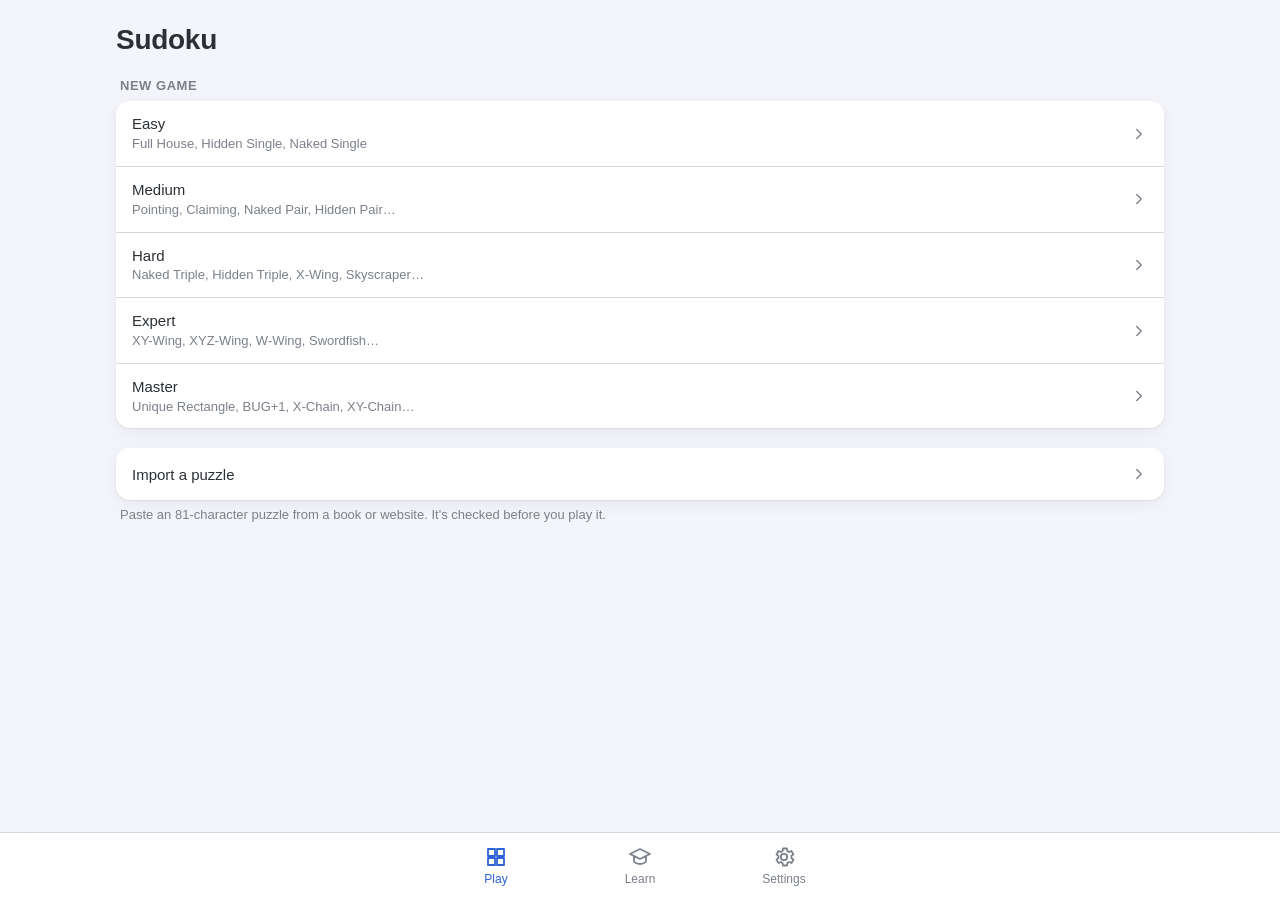
==== index.html @ 70b9e1ba "Add files via upload" ====
<!doctype html>
<html lang="en">
<head>
  <meta charset="utf-8">
  <meta name="viewport" content="width=device-width, initial-scale=1, viewport-fit=cover">
  <!-- Everything is local: no third-party scripts, styles, fonts or network calls. -->
  <meta http-equiv="Content-Security-Policy"
        content="default-src 'self'; script-src 'self'; manifest-src 'self'; style-src 'self'; img-src 'self' data:; connect-src 'self'; worker-src 'self'; object-src 'none'; base-uri 'none'; form-action 'none'">
  <meta name="referrer" content="no-referrer">
  <meta name="color-scheme" content="light dark">
  <meta name="apple-mobile-web-app-capable" content="yes">
  <meta name="mobile-web-app-capable" content="yes">
  <meta name="apple-mobile-web-app-title" content="Sudoku">
  <meta name="apple-mobile-web-app-status-bar-style" content="default">
  <meta name="theme-color" content="#f3f5fa" media="(prefers-color-scheme: light)">
  <meta name="theme-color" content="#0f1013" media="(prefers-color-scheme: dark)">
  <link rel="manifest" href="manifest.webmanifest">
  <link rel="apple-touch-icon" href="icons/icon-180.png">
  <title>Sudoku Trainer</title>
  <link rel="icon" href="icon.svg" type="image/svg+xml">
  <link rel="stylesheet" href="css/style.css">
  <script type="module" src="js/app/main.js"></script>
</head>
<body>
  <div id="app">
    <main id="view" aria-live="polite"></main>
    <nav class="tabbar" aria-label="Sections">
      <a href="#/play" data-tab="play">
        <svg viewBox="0 0 24 24" fill="none" stroke="currentColor" stroke-width="1.8" stroke-linejoin="round" aria-hidden="true"><path d="M4 4h7v7H4zM13 4h7v7h-7zM4 13h7v7H4zM13 13h7v7h-7z"/></svg>Play</a>
      <a href="#/learn" data-tab="learn">
        <svg viewBox="0 0 24 24" fill="none" stroke="currentColor" stroke-width="1.8" stroke-linecap="round" stroke-linejoin="round" aria-hidden="true"><path d="M12 4 2 9l10 5 10-5-10-5zM6 11.5V16c0 1.5 3 3 6 3s6-1.5 6-3v-4.5"/></svg>Learn</a>
      <a href="#/settings" data-tab="settings">
        <svg viewBox="0 0 24 24" fill="none" stroke="currentColor" stroke-width="1.8" stroke-linecap="round" stroke-linejoin="round" aria-hidden="true"><circle cx="12" cy="12" r="3.2"/><path d="M19.4 13a7.5 7.5 0 0 0 0-2l2-1.6-2-3.4-2.4 1a7.5 7.5 0 0 0-1.7-1L15 3.5h-4l-.4 2.5a7.5 7.5 0 0 0-1.7 1l-2.4-1-2 3.4 2 1.6a7.5 7.5 0 0 0 0 2l-2 1.6 2 3.4 2.4-1a7.5 7.5 0 0 0 1.7 1l.4 2.5h4l.4-2.5a7.5 7.5 0 0 0 1.7-1l2.4 1 2-3.4z"/></svg>Settings</a>
    </nav>
  </div>
</body>
</html>
---- css/style.css ----
/* Board visuals adapted from SudoSodoku (MIT, © 2026 Kai T. Chen); see /App/THIRD_PARTY_NOTICES.md */
:root {
  color-scheme: light dark;
  --bg: #f3f5fa;
  --surface: #ffffff;
  --surface-2: #eceff5;
  --text: #2b2f36;
  --text-2: #7b808a;
  --grid-thin: #d3d7df;
  --grid-thick: #858a95;
  --given: #2b2f36;
  --entry: #2f62d6;
  --note: #3d424b;
  --error: #d92626;
  --accent: #2f62d6;
  --accent-soft: rgba(47, 98, 214, 0.12);
  --selected: #c9d9fb;
  --same: #8db0f2;
  --same-text: #1c2740;
  --related: #eef0f4;
  --tool: #3d424b;
  --hint-unit: #fff0b8;
  --hint-unit-strong: #ffe58a;
  --key: #4f8cf7;
  --secondary: #3cb35a;
  --elim: #e23c3c;
  --place: #16a34a;
  --link: #8b3fd9;
  --shadow: 0 1px 2px rgba(0,0,0,.06), 0 4px 16px rgba(0,0,0,.06);
}
@media (prefers-color-scheme: dark) {
  :root:not([data-theme="light"]) {
    --bg: #0f1013; --surface: #1a1b1f; --surface-2: #24262b; --text: #eceef2; --text-2: #8d929c;
    --grid-thin: #33363d; --grid-thick: #7b808a; --given: #e7e9ee; --entry: #86a9ff; --note: #b9bdc6;
    --error: #ff6b6b; --accent: #7aa0ff; --accent-soft: rgba(122,160,255,.16); --selected: #2a3550;
    --same: #3f5fa8; --same-text: #ffffff; --tool: #c9ccd3;
    --related: #22242a; --hint-unit: #3a3214; --hint-unit-strong: #51461a;
    --key: #4d84ef; --secondary: #36a352; --elim: #f05555; --place: #4ccf75; --link: #b98cff;
    --shadow: 0 1px 2px rgba(0,0,0,.4), 0 4px 16px rgba(0,0,0,.3);
  }
}
:root[data-theme="dark"] {
  --bg: #0f1013; --surface: #1a1b1f; --surface-2: #24262b; --text: #eceef2; --text-2: #8d929c;
  --grid-thin: #33363d; --grid-thick: #7b808a; --given: #e7e9ee; --entry: #86a9ff; --note: #b9bdc6;
  --error: #ff6b6b; --accent: #7aa0ff; --accent-soft: rgba(122,160,255,.16); --selected: #2a3550;
  --same: #3f5fa8; --same-text: #ffffff; --tool: #c9ccd3;
  --related: #22242a; --hint-unit: #3a3214; --hint-unit-strong: #51461a;
  --key: #4d84ef; --secondary: #36a352; --elim: #f05555; --place: #4ccf75; --link: #b98cff;
  --shadow: 0 1px 2px rgba(0,0,0,.4), 0 4px 16px rgba(0,0,0,.3);
}

* { box-sizing: border-box; }
html, body { margin: 0; height: 100%; }
body {
  background: var(--bg); color: var(--text);
  font: 15px/1.45 -apple-system, BlinkMacSystemFont, "SF Pro Text", "Helvetica Neue", sans-serif;
  -webkit-font-smoothing: antialiased;
  -webkit-tap-highlight-color: transparent;
}
button { font: inherit; color: inherit; }
a { color: var(--accent); }
h1, h2, h3 { margin: 0; }
.muted { color: var(--text-2); }
.small { font-size: 13px; }

/* ---------- App shell ---------- */
#app { min-height: 100%; display: flex; flex-direction: column; }
main {
  flex: 1; width: 100%; max-width: 1080px; margin: 0 auto;
  padding: max(16px, env(safe-area-inset-top)) max(16px, env(safe-area-inset-right)) 96px max(16px, env(safe-area-inset-left));
}
/* iPhone: no double-tap zoom or long-press text selection on controls */
button, .key, .tool, .cell, .tabbar a { touch-action: manipulation; -webkit-user-select: none; user-select: none; -webkit-touch-callout: none; }
.tabbar {
  position: fixed; left: 0; right: 0; bottom: 0; z-index: 10;
  display: flex; justify-content: center; gap: 4px;
  padding: 6px 8px calc(6px + env(safe-area-inset-bottom));
  background: color-mix(in srgb, var(--surface) 85%, transparent);
  backdrop-filter: blur(16px); -webkit-backdrop-filter: blur(16px);
  border-top: 1px solid var(--grid-thin);
}
.tabbar a {
  flex: 0 1 140px; display: flex; flex-direction: column; align-items: center; gap: 2px;
  padding: 6px 8px; border-radius: 10px; color: var(--text-2); text-decoration: none; font-size: 12px;
}
.tabbar a[aria-current="page"] { color: var(--accent); }
.tabbar svg { width: 24px; height: 24px; }

.page-title { display: flex; align-items: baseline; justify-content: space-between; gap: 12px; margin: 4px 0 16px; }
.page-title h1 { font-size: 28px; letter-spacing: -0.01em; }
.back { display: inline-flex; align-items: center; gap: 4px; color: var(--accent); text-decoration: none; margin-bottom: 8px; background: none; border: 0; padding: 0; cursor: pointer; }

/* ---------- Lists / cards ---------- */
.section { margin: 0 0 20px; }
.section > h2 { font-size: 13px; text-transform: uppercase; letter-spacing: .04em; color: var(--text-2); font-weight: 600; margin: 0 4px 6px; }
.list { background: var(--surface); border-radius: 14px; overflow: hidden; box-shadow: var(--shadow); }
.row {
  display: flex; align-items: center; gap: 12px; width: 100%; padding: 12px 16px; min-height: 52px;
  background: none; border: 0; text-align: left; cursor: pointer; text-decoration: none; color: inherit;
}
.row + .row { border-top: 1px solid var(--grid-thin); }
.row:hover { background: var(--surface-2); }
.row:disabled { opacity: .5; cursor: default; }
.row .grow { flex: 1; min-width: 0; }
.row .title { font-weight: 500; }
.row .sub { font-size: 13px; color: var(--text-2); white-space: nowrap; overflow: hidden; text-overflow: ellipsis; }
.chev { color: var(--text-2); display: inline-flex; }
.chev .icon { width: 18px; height: 18px; }
.footnote { font-size: 13px; color: var(--text-2); margin: 6px 4px 0; }
.card { background: var(--surface); border-radius: 14px; padding: 16px; box-shadow: var(--shadow); }
.dots { display: inline-flex; gap: 3px; }
.dots i { width: 7px; height: 7px; border-radius: 50%; background: var(--grid-thin); }
.dots i.on { background: var(--place); }
.badge { font-size: 12px; color: var(--text-2); }

.btn {
  display: inline-flex; align-items: center; justify-content: center; gap: 6px;
  min-height: 40px; padding: 8px 14px; border-radius: 10px; border: 0; cursor: pointer;
  background: var(--surface-2); color: var(--accent); font-weight: 500; text-decoration: none;
}
.btn:hover { filter: brightness(0.97); }
.btn.primary { background: var(--accent); color: #fff; }
.btn:disabled { opacity: .45; cursor: default; }
.btn.block { width: 100%; }
.btn-row { display: flex; gap: 8px; flex-wrap: wrap; align-items: center; }
.btn-row .spacer { flex: 1; }
.segmented { display: flex; background: var(--surface-2); border-radius: 9px; padding: 2px; }
.segmented button { flex: 1; border: 0; background: none; padding: 6px; border-radius: 7px; cursor: pointer; }
.segmented button[aria-pressed="true"] { background: var(--surface); box-shadow: var(--shadow); font-weight: 600; }

/* ---------- Game layout ---------- */
.game { display: grid; gap: 14px; }
.game-top { display: flex; align-items: center; gap: 12px; min-height: 36px; color: var(--text-2); font-size: 14px; }
.game-top .grow { flex: 1; }
.icon-btn { display: inline-flex; color: var(--tool); padding: 4px; }
.icon-btn .icon, .menu-btn .icon { width: 24px; height: 24px; }
.game-status { display: grid; grid-template-columns: 1fr auto 1fr; align-items: center; margin: 4px 0 8px; font-size: 15px; color: var(--text-2); }
.game-status .level { color: var(--text); font-weight: 500; }
.game-status .timer { justify-self: end; display: inline-flex; align-items: center; gap: 6px; font-variant-numeric: tabular-nums; }
.stat.bad { color: var(--error); }
.pause-btn { display: inline-flex; background: none; border: 0; padding: 0; color: var(--text-2); cursor: pointer; }
.pause-btn .icon { width: 22px; height: 22px; }
.board-holder { position: relative; }
.board-wrap.paused .cell > *, .board-wrap.paused .links, .board-wrap.paused .sel-frame, .board-wrap.paused .pulse { visibility: hidden; }
.board-wrap.paused .cell { background: var(--surface) !important; }
.resume { position: absolute; inset: 0; margin: auto; width: max-content; height: max-content; display: inline-flex; align-items: center; gap: 8px;
  padding: 12px 22px; border: 0; border-radius: 999px; background: var(--accent); color: #fff; font-size: 17px; cursor: pointer; box-shadow: var(--shadow); }
.resume .icon { width: 22px; height: 22px; }
.resume[hidden] { display: none; }
.menu-btn { display: inline-flex; background: none; border: 0; color: var(--tool); cursor: pointer; padding: 4px; }
.side { display: grid; gap: 12px; align-content: start; }
.kbd-help { font-size: 12px; color: var(--text-2); }
.kbd-help kbd { font: 11px ui-monospace, Menlo, monospace; padding: 1px 5px; border-radius: 4px; background: var(--surface-2); border: 1px solid var(--grid-thin); }

@media (min-width: 860px) {
  .game { grid-template-columns: auto minmax(300px, 380px); align-items: start; gap: 24px; }
  .game .board-wrap { width: min(calc(100vh - 140px), 620px); }
}
@media (max-width: 859px) {
  .kbd-help { display: none; }
  .game .board-wrap { width: min(100%, calc(100vh - 330px), 560px); min-width: 280px; margin: 0 auto; }
}

/* ---------- Board ---------- */
.board-wrap { container-type: inline-size; aspect-ratio: 1; width: 100%; }
.board {
  position: relative; width: 100%; height: 100%;
  display: grid; grid-template-columns: repeat(9, 1fr); grid-template-rows: repeat(9, 1fr);
  background: var(--surface); border: 2px solid var(--grid-thick); border-radius: 2px; overflow: hidden;
  user-select: none; -webkit-user-select: none; touch-action: manipulation;
}
.board:focus-visible { outline: 3px solid var(--accent-soft); outline-offset: 3px; }
.cell { position: relative; display: flex; align-items: center; justify-content: center; cursor: pointer; }
.cell.related { background: var(--related); }
.cell.same { background: var(--same); }
.cell.same .v, .cell.same .v.given { color: var(--same-text); }
.cell.hint-unit { background: var(--hint-unit); }
.cell.hint-cell { background: var(--hint-unit-strong); }
.cell.selected { background: var(--selected); }
.cell .v { font-size: calc(100cqw / 9 * 0.66); line-height: 1; font-weight: 300; color: var(--entry); font-family: -apple-system, "SF Pro Display", "Helvetica Neue", sans-serif; }
.cell .v.given { color: var(--given); font-weight: 300; }
.cell .v.wrong { color: var(--error); }
.cell .v.ghost { color: var(--place); opacity: .85; }
.notes {
  position: absolute; inset: 4%; display: grid; grid-template-columns: repeat(3, 1fr); grid-template-rows: repeat(3, 1fr);
}
.notes span {
  display: flex; align-items: center; justify-content: center; border-radius: 22%;
  place-self: center; width: 86%; aspect-ratio: 1; min-height: 0;
  font-size: calc(100cqw / 9 * 0.25); line-height: 1; color: var(--note); font-family: -apple-system, "SF Pro Text", sans-serif;
  font-variant-numeric: tabular-nums;
}
.notes span.focus { background: var(--same); color: var(--same-text); }
.notes span.key, .notes span.sec, .notes span.place { color: #fff; font-weight: 600; }
.notes span.key { background: var(--key); }
.notes span.sec { background: var(--secondary); }
.notes span.place { background: var(--place); }
.notes span.struck { text-decoration: line-through; font-weight: 600; box-shadow: inset 0 0 0 1.5px var(--elim); }
.notes span.struck:not(.key):not(.sec):not(.place) { color: var(--elim); background: color-mix(in srgb, var(--elim) 16%, transparent); }
.notes span.struck.key, .notes span.struck.sec { opacity: .75; }

.gridlines, .links { position: absolute; inset: 0; width: 100%; height: 100%; pointer-events: none; }
.gridlines line.thin { stroke: var(--grid-thin); stroke-width: 1; vector-effect: non-scaling-stroke; }
.gridlines line.thick { stroke: var(--grid-thick); stroke-width: 1.6; vector-effect: non-scaling-stroke; }
.links path { fill: none; stroke: var(--link); stroke-width: 2.4; stroke-linecap: round; vector-effect: non-scaling-stroke; opacity: .92; }
.links path.weak { stroke-dasharray: 5 4; }
.links path.arrowhead { fill: var(--link); stroke: none; }

.sel-frame {
  position: absolute; left: 0; top: 0; width: calc(100% / 9); height: calc(100% / 9); pointer-events: none;
  border: 2px solid var(--accent); border-radius: 1px; transition: transform .16s cubic-bezier(.3,.7,.4,1);
}
.pulse { position: absolute; width: calc(100% / 9); height: calc(100% / 9); background: var(--accent); pointer-events: none; animation: pulse .6s ease-out forwards; }
@keyframes pulse { from { opacity: .28; } to { opacity: 0; } }
.cell.shake { animation: shake .2s linear; }
@keyframes shake { 25% { transform: translateX(-8%); } 50% { transform: translateX(8%); } 75% { transform: translateX(-4%); } }
@media (prefers-reduced-motion: reduce) {
  .sel-frame { transition: none; }
  .pulse, .cell.shake { animation: none; }
}

/* ---------- Controls ---------- */
.tools { display: grid; grid-template-columns: repeat(7, 1fr); gap: 2px; }
.tool {
  display: flex; flex-direction: column; align-items: center; gap: 6px; padding: 10px 2px; min-height: 64px;
  border: 0; border-radius: 12px; background: none; color: var(--tool); cursor: pointer; font-size: 12px;
  line-height: 1.15; text-align: center; white-space: nowrap;
}
@media (max-width: 420px) { .tool { font-size: 11px; } }
.tool-icon { position: relative; display: inline-flex; }
.tool svg { width: 28px; height: 28px; stroke-width: 1.5; }
.tool:hover { background: var(--surface-2); }
.tool.active { color: var(--accent); }
.tool:disabled { opacity: .35; cursor: default; background: none; }
.pill {
  position: absolute; top: -9px; left: 60%; padding: 1px 6px; border-radius: 999px;
  background: #a9aeb8; color: #fff; font-size: 9.5px; font-weight: 700; letter-spacing: .02em; line-height: 1.5;
}
.pill.on { background: var(--accent); }
.keypad { display: grid; grid-template-columns: repeat(9, 1fr); gap: 6px; }
.key {
  display: flex; flex-direction: column; align-items: center; justify-content: center; gap: 4px; min-height: 72px;
  border: 0; border-radius: 12px; background: none; color: var(--entry); cursor: pointer;
  font-family: -apple-system, "SF Pro Display", "Helvetica Neue", sans-serif; transition: background .12s, box-shadow .12s;
}
.key b { font-size: 40px; font-weight: 300; line-height: 1; }
.key small { font-size: 13px; color: var(--text-2); }
.key:hover { background: var(--surface-2); }
.keypad.notes-mode .key b { font-size: 30px; color: color-mix(in srgb, var(--entry) 75%, var(--text-2)); }
.key.done { visibility: hidden; }
.key.locked, .key.locked:hover { background: var(--surface); color: var(--accent); box-shadow: 0 2px 10px rgba(30, 50, 90, .14); }
.key.locked b { font-weight: 400; }
.autocomplete { animation: rise .25s ease-out; }
.autocomplete .icon { width: 18px; height: 18px; }
.lock-hint { margin: 0; font-size: 13px; color: var(--accent); }
.key:active { transform: scale(.96); }
.keypad.disabled { opacity: .45; }
@media (min-width: 860px) {
  .keypad { grid-template-columns: repeat(3, 1fr); gap: 8px; }
  .key { min-height: 84px; }
  .key b { font-size: 46px; }
}
@media (max-width: 859px) {
  .keypad { gap: 0; }
  .key { min-height: 66px; }
  .key b { font-size: 34px; }
}

/* ---------- Hint panel ---------- */
.hint { background: var(--surface); border-radius: 14px; padding: 14px; box-shadow: var(--shadow); display: grid; gap: 8px; animation: rise .2s ease-out; }
@keyframes rise { from { opacity: 0; transform: translateY(6px); } }
.hint-head { display: flex; align-items: center; gap: 8px; }
.hint-head .icon { color: #e0a400; flex: none; }
.hint-head h3 { font-size: 16px; flex: 1; }
.hint-head .close { background: none; border: 0; color: var(--text-2); cursor: pointer; font-size: 18px; line-height: 1; }
.hint p { margin: 0; font-size: 14px; white-space: pre-line; }
.legend { display: flex; flex-wrap: wrap; gap: 10px; font-size: 12px; color: var(--text-2); }
.legend span { display: inline-flex; align-items: center; gap: 4px; }
.legend i { width: 10px; height: 10px; border-radius: 50%; display: inline-block; }

/* ---------- Learn ---------- */
.detail { display: grid; gap: 16px; max-width: 720px; }
.detail .eyebrow { font-size: 12px; font-weight: 700; letter-spacing: .06em; color: var(--text-2); }
.detail p { margin: 0; }
.example-board { width: min(100%, 480px, calc(100vh - 220px)); min-width: 280px; }
.feedback { font-size: 14px; min-height: 20px; }
.feedback.ok { color: var(--place); } .feedback.bad { color: var(--error); } .feedback.part { color: #d98a00; }
.drill { display: grid; gap: 12px; }
@media (min-width: 860px) { .drill { grid-template-columns: auto minmax(300px, 380px); gap: 24px; align-items: start; } .drill .board-wrap { width: min(calc(100vh - 160px), 600px); } }
@media (max-width: 859px) { .drill .board-wrap { width: min(100%, calc(100vh - 340px), 560px); margin: 0 auto; } }

/* ---------- Dialogs / misc ---------- */
dialog { border: 0; border-radius: 16px; padding: 20px; background: var(--surface); color: var(--text); box-shadow: var(--shadow); width: min(92vw, 460px); }
dialog::backdrop { background: rgba(0,0,0,.35); }
dialog h2 { font-size: 20px; margin-bottom: 8px; }
textarea { width: 100%; min-height: 110px; font: 14px ui-monospace, Menlo, monospace; padding: 10px; border-radius: 10px; border: 1px solid var(--grid-thin); background: var(--bg); color: var(--text); resize: vertical; }
.toggle-row { display: flex; align-items: center; justify-content: space-between; gap: 12px; padding: 12px 16px; }
.toggle-row + .toggle-row { border-top: 1px solid var(--grid-thin); }
.toggle-row input { width: 20px; height: 20px; accent-color: var(--accent); }
.spinner { display: inline-block; width: 16px; height: 16px; border: 2px solid var(--grid-thin); border-top-color: var(--accent); border-radius: 50%; animation: spin .8s linear infinite; vertical-align: -3px; }
@keyframes spin { to { transform: rotate(360deg); } }
.toast { position: fixed; left: 50%; bottom: 90px; transform: translateX(-50%); background: var(--text); color: var(--bg); padding: 10px 16px; border-radius: 12px; font-size: 14px; z-index: 20; box-shadow: var(--shadow); }
.solved { text-align: center; display: grid; gap: 10px; }
.solved .big { font-size: 48px; color: var(--place); }
.sr-only { position: absolute; width: 1px; height: 1px; overflow: hidden; clip: rect(0 0 0 0); }

/* ---------- Solution path ---------- */
.path-text { white-space: pre-line; margin: 0; font-size: 14px; }
.path-list { display: flex; flex-wrap: wrap; gap: 6px; max-height: 220px; overflow: auto; padding: 2px; }
.chip { border: 0; border-radius: 999px; padding: 4px 10px; font-size: 12px; background: var(--surface-2); color: var(--text); cursor: pointer; }
.chip.on { background: var(--accent); color: #fff; }
.chip.singles { color: var(--text-2); }
.chip.singles.on { color: #fff; }
.eyebrow { font-size: 12px; font-weight: 700; letter-spacing: .06em; color: var(--text-2); }
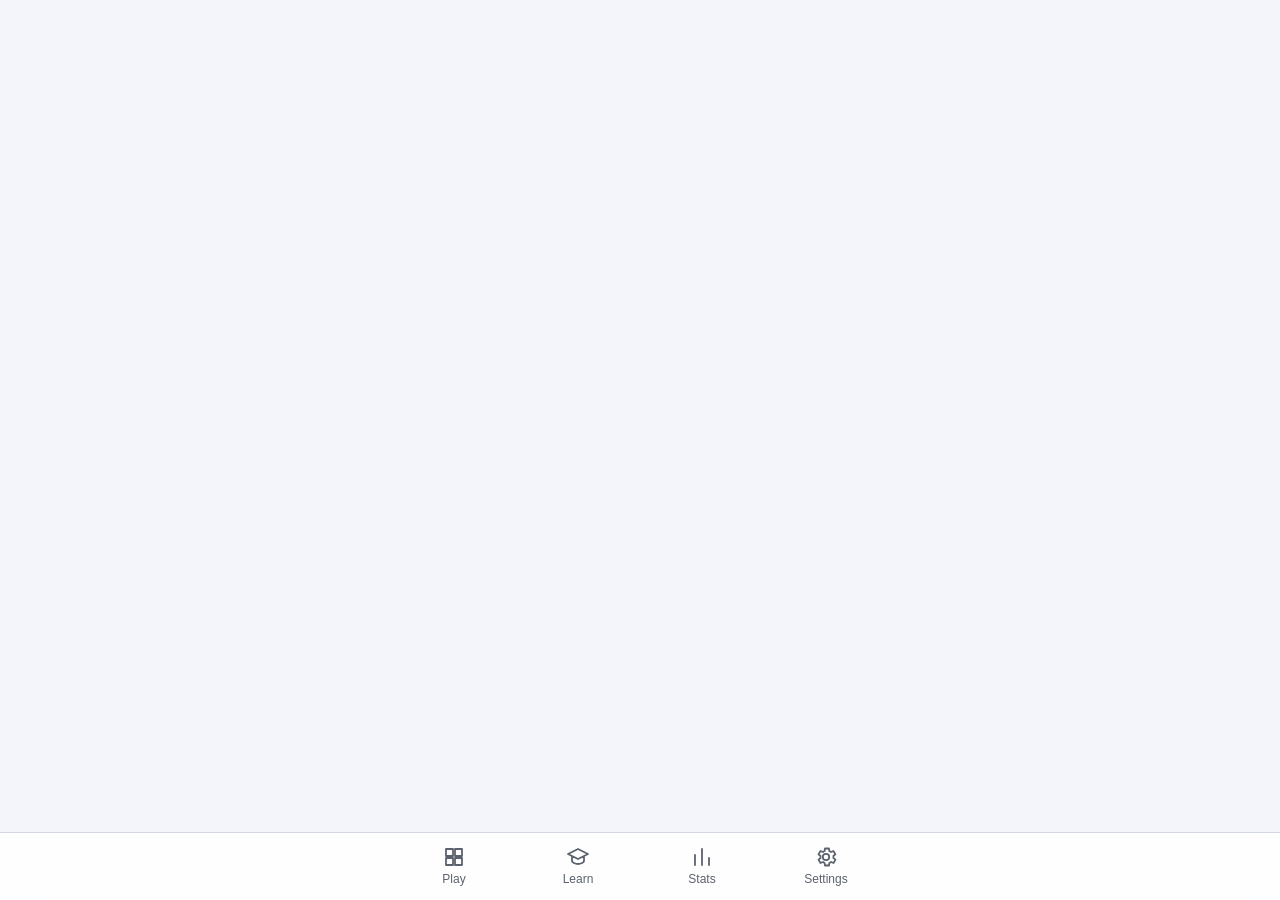
==== commit 30c993c6: "UI refresh: daily puzzle, stats, colors, corner marks, review, share links, themes" ====
--- a/index.html
+++ b/index.html
@@ -29,6 +29,8 @@
         <svg viewBox="0 0 24 24" fill="none" stroke="currentColor" stroke-width="1.8" stroke-linejoin="round" aria-hidden="true"><path d="M4 4h7v7H4zM13 4h7v7h-7zM4 13h7v7H4zM13 13h7v7h-7z"/></svg>Play</a>
       <a href="#/learn" data-tab="learn">
         <svg viewBox="0 0 24 24" fill="none" stroke="currentColor" stroke-width="1.8" stroke-linecap="round" stroke-linejoin="round" aria-hidden="true"><path d="M12 4 2 9l10 5 10-5-10-5zM6 11.5V16c0 1.5 3 3 6 3s6-1.5 6-3v-4.5"/></svg>Learn</a>
+      <a href="#/stats" data-tab="stats">
+        <svg viewBox="0 0 24 24" fill="none" stroke="currentColor" stroke-width="1.8" stroke-linecap="round" stroke-linejoin="round" aria-hidden="true"><path d="M5 20V10M12 20V4M19 20v-7"/></svg>Stats</a>
       <a href="#/settings" data-tab="settings">
         <svg viewBox="0 0 24 24" fill="none" stroke="currentColor" stroke-width="1.8" stroke-linecap="round" stroke-linejoin="round" aria-hidden="true"><circle cx="12" cy="12" r="3.2"/><path d="M19.4 13a7.5 7.5 0 0 0 0-2l2-1.6-2-3.4-2.4 1a7.5 7.5 0 0 0-1.7-1L15 3.5h-4l-.4 2.5a7.5 7.5 0 0 0-1.7 1l-2.4-1-2 3.4 2 1.6a7.5 7.5 0 0 0 0 2l-2 1.6 2 3.4 2.4-1a7.5 7.5 0 0 0 1.7 1l.4 2.5h4l.4-2.5a7.5 7.5 0 0 0 1.7-1l2.4 1 2-3.4z"/></svg>Settings</a>
     </nav>
--- a/css/style.css
+++ b/css/style.css
@@ -5,7 +5,7 @@
   --surface: #ffffff;
   --surface-2: #eceff5;
   --text: #2b2f36;
-  --text-2: #7b808a;
+  --text-2: #5c626d;
   --grid-thin: #d3d7df;
   --grid-thick: #858a95;
   --given: #2b2f36;
@@ -30,7 +30,7 @@
 }
 @media (prefers-color-scheme: dark) {
   :root:not([data-theme="light"]) {
-    --bg: #0f1013; --surface: #1a1b1f; --surface-2: #24262b; --text: #eceef2; --text-2: #8d929c;
+    --bg: #0f1013; --surface: #1a1b1f; --surface-2: #24262b; --text: #eceef2; --text-2: #9aa0aa;
     --grid-thin: #33363d; --grid-thick: #7b808a; --given: #e7e9ee; --entry: #86a9ff; --note: #b9bdc6;
     --error: #ff6b6b; --accent: #7aa0ff; --accent-soft: rgba(122,160,255,.16); --selected: #2a3550;
     --same: #3f5fa8; --same-text: #ffffff; --tool: #c9ccd3;
@@ -40,7 +40,7 @@
   }
 }
 :root[data-theme="dark"] {
-  --bg: #0f1013; --surface: #1a1b1f; --surface-2: #24262b; --text: #eceef2; --text-2: #8d929c;
+  --bg: #0f1013; --surface: #1a1b1f; --surface-2: #24262b; --text: #eceef2; --text-2: #9aa0aa;
   --grid-thin: #33363d; --grid-thick: #7b808a; --given: #e7e9ee; --entry: #86a9ff; --note: #b9bdc6;
   --error: #ff6b6b; --accent: #7aa0ff; --accent-soft: rgba(122,160,255,.16); --selected: #2a3550;
   --same: #3f5fa8; --same-text: #ffffff; --tool: #c9ccd3;
@@ -80,7 +80,7 @@
   border-top: 1px solid var(--grid-thin);
 }
 .tabbar a {
-  flex: 0 1 140px; display: flex; flex-direction: column; align-items: center; gap: 2px;
+  flex: 0 1 120px; display: flex; flex-direction: column; align-items: center; gap: 2px;
   padding: 6px 8px; border-radius: 10px; color: var(--text-2); text-decoration: none; font-size: 12px;
 }
 .tabbar a[aria-current="page"] { color: var(--accent); }
@@ -108,7 +108,8 @@
 .chev .icon { width: 18px; height: 18px; }
 .footnote { font-size: 13px; color: var(--text-2); margin: 6px 4px 0; }
 .card { background: var(--surface); border-radius: 14px; padding: 16px; box-shadow: var(--shadow); }
-.dots { display: inline-flex; gap: 3px; }
+.dots { display: inline-flex; gap: 3px; align-items: center; }
+.dots-n { margin-left: 5px; font-size: 12px; color: var(--text-2); font-variant-numeric: tabular-nums; }
 .dots i { width: 7px; height: 7px; border-radius: 50%; background: var(--grid-thin); }
 .dots i.on { background: var(--place); }
 .badge { font-size: 12px; color: var(--text-2); }
@@ -119,7 +120,7 @@
   background: var(--surface-2); color: var(--accent); font-weight: 500; text-decoration: none;
 }
 .btn:hover { filter: brightness(0.97); }
-.btn.primary { background: var(--accent); color: #fff; }
+.btn.primary { background: var(--accent); color: var(--on-accent); }
 .btn:disabled { opacity: .45; cursor: default; }
 .btn.block { width: 100%; }
 .btn-row { display: flex; gap: 8px; flex-wrap: wrap; align-items: center; }
@@ -132,22 +133,22 @@
 .game { display: grid; gap: 14px; }
 .game-top { display: flex; align-items: center; gap: 12px; min-height: 36px; color: var(--text-2); font-size: 14px; }
 .game-top .grow { flex: 1; }
-.icon-btn { display: inline-flex; color: var(--tool); padding: 4px; }
+.icon-btn { display: inline-flex; align-items: center; justify-content: center; min-width: 44px; min-height: 44px; color: var(--tool); margin: -6px; }
 .icon-btn .icon, .menu-btn .icon { width: 24px; height: 24px; }
-.game-status { display: grid; grid-template-columns: 1fr auto 1fr; align-items: center; margin: 4px 0 8px; font-size: 15px; color: var(--text-2); }
-.game-status .level { color: var(--text); font-weight: 500; }
+.game-status { display: grid; grid-template-columns: auto minmax(0, 1fr) auto; gap: 10px; align-items: center; margin: 4px 0 8px; font-size: 15px; color: var(--text-2); }
+.game-status .level { color: var(--text); font-weight: 500; text-align: center; white-space: nowrap; overflow: hidden; text-overflow: ellipsis; }
 .game-status .timer { justify-self: end; display: inline-flex; align-items: center; gap: 6px; font-variant-numeric: tabular-nums; }
 .stat.bad { color: var(--error); }
-.pause-btn { display: inline-flex; background: none; border: 0; padding: 0; color: var(--text-2); cursor: pointer; }
+.pause-btn { display: inline-flex; align-items: center; justify-content: center; min-width: 44px; min-height: 44px; margin: -10px -10px -10px -6px; background: none; border: 0; padding: 0; color: var(--text-2); cursor: pointer; }
 .pause-btn .icon { width: 22px; height: 22px; }
 .board-holder { position: relative; }
 .board-wrap.paused .cell > *, .board-wrap.paused .links, .board-wrap.paused .sel-frame, .board-wrap.paused .pulse { visibility: hidden; }
 .board-wrap.paused .cell { background: var(--surface) !important; }
-.resume { position: absolute; inset: 0; margin: auto; width: max-content; height: max-content; display: inline-flex; align-items: center; gap: 8px;
-  padding: 12px 22px; border: 0; border-radius: 999px; background: var(--accent); color: #fff; font-size: 17px; cursor: pointer; box-shadow: var(--shadow); }
+.resume { color: var(--on-accent) !important; position: absolute; inset: 0; margin: auto; width: max-content; height: max-content; display: inline-flex; align-items: center; gap: 8px;
+  padding: 12px 22px; border: 0; border-radius: 999px; background: var(--accent); font-size: 17px; cursor: pointer; box-shadow: var(--shadow); }
 .resume .icon { width: 22px; height: 22px; }
 .resume[hidden] { display: none; }
-.menu-btn { display: inline-flex; background: none; border: 0; color: var(--tool); cursor: pointer; padding: 4px; }
+.menu-btn { display: inline-flex; align-items: center; justify-content: center; min-width: 44px; min-height: 44px; margin: -6px; background: none; border: 0; color: var(--tool); cursor: pointer; padding: 4px; }
 .side { display: grid; gap: 12px; align-content: start; }
 .kbd-help { font-size: 12px; color: var(--text-2); }
 .kbd-help kbd { font: 11px ui-monospace, Menlo, monospace; padding: 1px 5px; border-radius: 4px; background: var(--surface-2); border: 1px solid var(--grid-thin); }
@@ -210,27 +211,29 @@
   position: absolute; left: 0; top: 0; width: calc(100% / 9); height: calc(100% / 9); pointer-events: none;
   border: 2px solid var(--accent); border-radius: 1px; transition: transform .16s cubic-bezier(.3,.7,.4,1);
 }
-.pulse { position: absolute; width: calc(100% / 9); height: calc(100% / 9); background: var(--accent); pointer-events: none; animation: pulse .6s ease-out forwards; }
-@keyframes pulse { from { opacity: .28; } to { opacity: 0; } }
+.pulse { position: absolute; width: calc(100% / 9); height: calc(100% / 9); background: var(--accent); pointer-events: none; opacity: 0; animation: pulse .6s ease-out forwards; }
+@keyframes pulse { 0% { opacity: 0; } 15% { opacity: .3; } 100% { opacity: 0; } }
+.cell .v.pop { animation: pop .22s cubic-bezier(.3, 1.5, .5, 1); }
+@keyframes pop { from { transform: scale(.55); opacity: .3; } }
 .cell.shake { animation: shake .2s linear; }
 @keyframes shake { 25% { transform: translateX(-8%); } 50% { transform: translateX(8%); } 75% { transform: translateX(-4%); } }
 @media (prefers-reduced-motion: reduce) {
   .sel-frame { transition: none; }
-  .pulse, .cell.shake { animation: none; }
+  .pulse, .cell.shake, .cell .v.pop { animation: none; }
 }
 
 /* ---------- Controls ---------- */
-.tools { display: grid; grid-template-columns: repeat(7, 1fr); gap: 2px; }
+.tools { display: grid; grid-template-columns: repeat(8, 1fr); gap: 2px; }
 .tool {
   display: flex; flex-direction: column; align-items: center; gap: 6px; padding: 10px 2px; min-height: 64px;
   border: 0; border-radius: 12px; background: none; color: var(--tool); cursor: pointer; font-size: 12px;
-  line-height: 1.15; text-align: center; white-space: nowrap;
+  line-height: 1.15; text-align: center;
 }
 @media (max-width: 420px) { .tool { font-size: 11px; } }
 .tool-icon { position: relative; display: inline-flex; }
 .tool svg { width: 28px; height: 28px; stroke-width: 1.5; }
 .tool:hover { background: var(--surface-2); }
-.tool.active { color: var(--accent); }
+.tool.active { color: var(--accent); background: var(--accent-soft); box-shadow: inset 0 0 0 1.5px var(--accent); font-weight: 600; }
 .tool:disabled { opacity: .35; cursor: default; background: none; }
 .pill {
   position: absolute; top: -9px; left: 60%; padding: 1px 6px; border-radius: 999px;
@@ -243,7 +246,7 @@
   border: 0; border-radius: 12px; background: none; color: var(--entry); cursor: pointer;
   font-family: -apple-system, "SF Pro Display", "Helvetica Neue", sans-serif; transition: background .12s, box-shadow .12s;
 }
-.key b { font-size: 40px; font-weight: 300; line-height: 1; }
+.key b { font-size: 40px; font-weight: 400; line-height: 1; }
 .key small { font-size: 13px; color: var(--text-2); }
 .key:hover { background: var(--surface-2); }
 .keypad.notes-mode .key b { font-size: 30px; color: color-mix(in srgb, var(--entry) 75%, var(--text-2)); }
@@ -254,7 +257,7 @@
 .autocomplete .icon { width: 18px; height: 18px; }
 .lock-hint { margin: 0; font-size: 13px; color: var(--accent); }
 .key:active { transform: scale(.96); }
-.keypad.disabled { opacity: .45; }
+.keypad.disabled { opacity: .62; }
 @media (min-width: 860px) {
   .keypad { grid-template-columns: repeat(3, 1fr); gap: 8px; }
   .key { min-height: 84px; }
@@ -296,7 +299,7 @@
 textarea { width: 100%; min-height: 110px; font: 14px ui-monospace, Menlo, monospace; padding: 10px; border-radius: 10px; border: 1px solid var(--grid-thin); background: var(--bg); color: var(--text); resize: vertical; }
 .toggle-row { display: flex; align-items: center; justify-content: space-between; gap: 12px; padding: 12px 16px; }
 .toggle-row + .toggle-row { border-top: 1px solid var(--grid-thin); }
-.toggle-row input { width: 20px; height: 20px; accent-color: var(--accent); }
+
 .spinner { display: inline-block; width: 16px; height: 16px; border: 2px solid var(--grid-thin); border-top-color: var(--accent); border-radius: 50%; animation: spin .8s linear infinite; vertical-align: -3px; }
 @keyframes spin { to { transform: rotate(360deg); } }
 .toast { position: fixed; left: 50%; bottom: 90px; transform: translateX(-50%); background: var(--text); color: var(--bg); padding: 10px 16px; border-radius: 12px; font-size: 14px; z-index: 20; box-shadow: var(--shadow); }
@@ -308,7 +311,252 @@
 .path-text { white-space: pre-line; margin: 0; font-size: 14px; }
 .path-list { display: flex; flex-wrap: wrap; gap: 6px; max-height: 220px; overflow: auto; padding: 2px; }
 .chip { border: 0; border-radius: 999px; padding: 4px 10px; font-size: 12px; background: var(--surface-2); color: var(--text); cursor: pointer; }
-.chip.on { background: var(--accent); color: #fff; }
+.chip.on { background: var(--accent); color: var(--on-accent); }
 .chip.singles { color: var(--text-2); }
-.chip.singles.on { color: #fff; }
+.chip.singles.on { color: var(--on-accent); }
 .eyebrow { font-size: 12px; font-weight: 700; letter-spacing: .06em; color: var(--text-2); }
+
+/* ---------- Variant clues ---------- */
+:root { --v-line: #9aa1ad; --v-ink: #3d424b; --v-whisper: #3fb56a; --v-renban: #b46be0; --v-window: rgba(120, 150, 210, .13); }
+@media (prefers-color-scheme: dark) { :root:not([data-theme="light"]) { --v-line: #6b717c; --v-ink: #c9ccd3; --v-whisper: #3a9d5c; --v-renban: #9a5cc4; --v-window: rgba(120, 150, 230, .14); } }
+:root[data-theme="dark"] { --v-line: #6b717c; --v-ink: #c9ccd3; --v-whisper: #3a9d5c; --v-renban: #9a5cc4; --v-window: rgba(120, 150, 230, .14); }
+.variant-layer { position: absolute; inset: 0; width: 100%; height: 100%; pointer-events: none; }
+.v-window { fill: var(--v-window); }
+.v-diag { stroke: var(--v-line); stroke-width: 2; opacity: .55; vector-effect: non-scaling-stroke; }
+.v-parity { fill: var(--v-line); opacity: .28; }
+.v-thermo { fill: none; stroke: var(--v-line); stroke-width: 26; stroke-linecap: round; stroke-linejoin: round; opacity: .42; }
+.v-thermo-bulb { fill: var(--v-line); opacity: .42; }
+.v-whisper, .v-renban, .v-palindrome { fill: none; stroke-width: 13; stroke-linecap: round; stroke-linejoin: round; opacity: .55; }
+.v-whisper { stroke: var(--v-whisper); } .v-renban { stroke: var(--v-renban); } .v-palindrome { stroke: var(--v-line); }
+.v-arrow { fill: none; stroke: var(--v-line); stroke-width: 4; stroke-linejoin: round; opacity: .9; }
+.v-arrowhead { fill: none; stroke: var(--v-line); stroke-width: 1.6; }
+.v-arrow-circle { fill: none; stroke: var(--v-line); stroke-width: 4; opacity: .9; }
+.v-cage { fill: none; stroke: var(--v-ink); stroke-width: 1.4; stroke-dasharray: 4 3; opacity: .75; vector-effect: non-scaling-stroke; }
+.v-label-bg { fill: var(--surface); }
+.v-cage-sum { font: 600 19px -apple-system, sans-serif; fill: var(--v-ink); }
+.v-dot { fill: var(--surface); stroke: var(--v-ink); stroke-width: 3; }
+.v-dot.black { fill: var(--v-ink); }
+.v-bar { fill: var(--surface); stroke: var(--v-ink); stroke-width: 2.5; }
+.v-xv { font: 700 24px -apple-system, sans-serif; fill: var(--v-ink); text-anchor: middle; }
+.v-gt { fill: none; stroke: var(--v-ink); stroke-width: 3.5; stroke-linecap: round; stroke-linejoin: round; }
+.v-quad { fill: var(--surface); stroke: var(--v-ink); stroke-width: 2.5; }
+.v-quad-digit { font: 600 17px -apple-system, sans-serif; fill: var(--v-ink); text-anchor: middle; }
+.board.killer .notes { inset: 24% 4% 4% 4%; }
+.board-wrap { position: relative; }
+.board-wrap.outside-clues { aspect-ratio: auto; padding: 8% 0 0 8%; }
+.board-wrap.outside-clues .board { height: auto; aspect-ratio: 1; }
+.outside { position: absolute; display: none; color: var(--text); font-weight: 600; font-size: calc(100cqw / 9 * .32); }
+.board-wrap.outside-clues .outside { display: grid; }
+.outside.top { top: 0; left: 8%; right: 0; height: 8%; grid-template-columns: repeat(9, 1fr); align-items: center; justify-items: center; }
+.outside.left { left: 0; top: 8%; width: 8%; bottom: 0; grid-template-rows: repeat(9, 1fr); align-items: center; justify-items: center; }
+.rules-btn { font-size: 15px; color: var(--accent); }
+/* Variant focus: palindrome mirror cell, knight/king cells that can't share the digit */
+.cell.mirror { background: color-mix(in srgb, var(--v-line) 38%, var(--surface)); box-shadow: inset 0 0 0 2px var(--v-ink); }
+.cell.knight { background: color-mix(in srgb, var(--error) 10%, var(--surface)); }
+.mix { display: grid; gap: 10px; }
+.mix-chips { display: flex; flex-wrap: wrap; gap: 6px; }
+.mix-chips .chip { padding: 6px 12px; font-size: 13px; }
+.mix-chips .chip:disabled { opacity: .35; cursor: default; }
+.mix-summary { margin: 0; font-weight: 500; color: var(--text); }
+.rules-list { margin: 0; padding-left: 18px; display: grid; gap: 6px; }
+.level-row { display: grid; grid-template-columns: repeat(5, 1fr); gap: 6px; }
+.level-row .btn { padding: 8px 4px; font-size: 14px; min-width: 0; }
+/* Pencil marks that break a rule (digit already placed in a peer, or a variant clue) */
+:root { --conflict: #e07a00; }
+@media (prefers-color-scheme: dark) { :root:not([data-theme="light"]) { --conflict: #ffa53a; } }
+:root[data-theme="dark"] { --conflict: #ffa53a; }
+.notes span.conflict { color: var(--conflict); font-weight: 700; background: color-mix(in srgb, var(--conflict) 16%, transparent); }
+.notes span.conflict.focus { box-shadow: inset 0 0 0 1.5px var(--conflict); }
+.btn-stack { display: grid; gap: 8px; margin-top: 4px; }
+
+/* ================= UI refresh ================= */
+:root { --on-accent: #fff; --heat: #c2410c;
+  --t1: #f2c94c; --t2: #4fbf7a; --t3: #5aa2f0; --t4: #ef7fb0; --t5: #f2994a; --t6: #a47be8; }
+@media (prefers-color-scheme: dark) { :root:not([data-theme="light"]) { --on-accent: #0f1013; --heat: #fb923c; } }
+:root[data-theme="dark"] { --on-accent: #0f1013; --heat: #fb923c; }
+
+/* Accent themes (blue is the default above). Each has a light-mode and a dark-mode step. */
+:root[data-accent="teal"] { --acc-l: #0b7f74; --acc-d: #4fd1c0; }
+:root[data-accent="violet"] { --acc-l: #6d45d6; --acc-d: #b39bff; }
+:root[data-accent="amber"] { --acc-l: #a85d00; --acc-d: #f5b849; }
+:root[data-accent="rose"] { --acc-l: #c22a63; --acc-d: #ff8fb5; }
+:root[data-accent] { --acc: var(--acc-l); --accent: var(--acc); --entry: var(--acc); --accent-soft: color-mix(in srgb, var(--acc) 13%, transparent);
+  --selected: color-mix(in srgb, var(--acc) 24%, var(--surface)); --same: color-mix(in srgb, var(--acc) 52%, var(--surface)); }
+@media (prefers-color-scheme: dark) { :root[data-accent]:not([data-theme="light"]) { --acc: var(--acc-d); --selected: color-mix(in srgb, var(--acc) 26%, var(--surface)); --same: color-mix(in srgb, var(--acc) 48%, var(--surface)); } }
+:root[data-accent][data-theme="dark"] { --acc: var(--acc-d); --selected: color-mix(in srgb, var(--acc) 26%, var(--surface)); --same: color-mix(in srgb, var(--acc) 48%, var(--surface)); }
+.swatch.accent-blue { --sw: #2f62d6; } .swatch.accent-teal { --sw: #0b7f74; } .swatch.accent-violet { --sw: #6d45d6; } .swatch.accent-amber { --sw: #a85d00; } .swatch.accent-rose { --sw: #c22a63; }
+
+/* Keyboard focus, everywhere */
+:is(a, button, input, summary, .chart-bar):focus-visible { outline: 3px solid var(--accent); outline-offset: 2px; border-radius: 8px; }
+.tabular { font-variant-numeric: tabular-nums; }
+.lead { margin: 0 4px 16px; }
+.danger { color: var(--error); }
+[hidden] { display: none !important; }
+p:empty { display: none; }
+
+/* Playing: the tab bar steps aside and the keypad gets the room */
+body.in-game .tabbar { display: none; }
+body.in-game main { padding-bottom: max(16px, env(safe-area-inset-bottom)); }
+.board.draggable { touch-action: none; }
+@media (max-width: 859px) {
+  body.in-game .game .board-wrap { width: min(100%, calc(100vh - 318px), 560px); }
+  body.in-game .key { min-height: 78px; }
+  body.in-game .key b { font-size: 38px; }
+  .tool { font-size: 11px; padding: 8px 0; min-height: 62px; }
+  .tool svg { width: 26px; height: 26px; }
+}
+.game-top { min-height: 44px; }
+
+/* Buttons */
+.btn.small { min-height: 34px; padding: 5px 11px; font-size: 13px; border-radius: 9px; }
+.btn.small .icon { width: 16px; height: 16px; }
+.btn.big { min-height: 52px; font-size: 17px; border-radius: 14px; }
+.btn-row.even > * { flex: 1; }
+.dialog-actions { margin-top: 12px; }
+button.plain { background: none; border: 0; padding: 0; text-align: left; cursor: pointer; color: inherit; }
+.icon-btn.plain { background: none; border: 0; cursor: pointer; margin: 0; }
+.icon-btn.plain:disabled { opacity: .3; cursor: default; }
+
+/* Home */
+.card.continue { display: flex; align-items: center; gap: 14px; text-decoration: none; color: inherit; }
+.card.continue:hover { background: var(--surface-2); }
+.card.continue .title { font-weight: 600; font-size: 17px; }
+.card.continue .sub { font-size: 13px; color: var(--text-2); }
+.mini { flex: none; width: 76px; height: 76px; display: grid; grid-template-columns: repeat(9, 1fr); gap: 1px; padding: 2px; border-radius: 6px; background: var(--grid-thin); }
+.mini i { background: var(--surface); border-radius: 1px; }
+.mini i.g { background: var(--text-2); }
+.mini i.f { background: var(--accent); }
+.bar { height: 5px; border-radius: 99px; background: var(--surface-2); overflow: hidden; margin-top: 8px; }
+.bar i { display: block; height: 100%; border-radius: 99px; background: var(--accent); }
+.row.split { cursor: default; }
+.row.split:hover { background: none; }
+.badge { text-align: right; white-space: nowrap; }
+.badge-2 { display: block; }
+.progress-card { display: grid; gap: 2px; }
+
+/* Stat tiles */
+.tiles { display: grid; grid-template-columns: repeat(auto-fit, minmax(92px, 1fr)); gap: 8px; margin-bottom: 10px; }
+.tile { background: var(--surface); border-radius: 12px; padding: 12px 10px; box-shadow: var(--shadow); display: grid; gap: 2px; text-align: center; }
+.tile b { font-size: 22px; font-weight: 600; font-variant-numeric: tabular-nums; }
+.tile span { font-size: 12px; color: var(--text-2); }
+.tile.good b { color: var(--place); }
+dialog .tile, .solved .card { background: var(--surface-2); box-shadow: none; }
+.solved .card { text-align: left; }
+
+/* Switches and pickers */
+.toggle-row .sub { display: block; font-size: 13px; color: var(--text-2); }
+.toggle-row.tight { padding: 4px 0; }
+.switch { appearance: none; -webkit-appearance: none; flex: none; width: 46px; height: 28px; border-radius: 99px; background: var(--grid-thick); position: relative; cursor: pointer; margin: 0; transition: background .15s; }
+.switch::after { content: ""; position: absolute; top: 3px; left: 3px; width: 22px; height: 22px; border-radius: 50%; background: #fff; box-shadow: 0 1px 3px rgba(0,0,0,.3); transition: transform .15s; }
+.switch:checked { background: var(--accent); }
+.switch:checked::after { transform: translateX(18px); }
+.toggle-row .segmented { min-width: 210px; }
+.segmented button { color: var(--text); min-height: 32px; font-size: 14px; }
+.swatches { display: flex; gap: 8px; align-items: center; flex-wrap: wrap; }
+.swatch { width: 32px; height: 32px; border-radius: 50%; border: 0; padding: 0; cursor: pointer; background: var(--sw); box-shadow: inset 0 0 0 1px rgba(0,0,0,.15); }
+.swatch[aria-pressed="true"] { box-shadow: 0 0 0 2px var(--surface), 0 0 0 4.5px var(--text); }
+@media (prefers-reduced-motion: reduce) { .switch, .switch::after { transition: none; } }
+
+/* Color tool */
+.t1 { --sw: var(--t1); } .t2 { --sw: var(--t2); } .t3 { --sw: var(--t3); } .t4 { --sw: var(--t4); } .t5 { --sw: var(--t5); } .t6 { --sw: var(--t6); }
+.cell.tint { background: color-mix(in srgb, var(--sw) 46%, var(--surface)); }
+.cell.tint.same, .cell.tint.hint-unit, .cell.tint.hint-cell { box-shadow: inset 0 0 0 3px color-mix(in srgb, var(--sw) 80%, var(--surface)); }
+.cell.same { background: var(--same); } .cell.hint-unit { background: var(--hint-unit); } .cell.hint-cell { background: var(--hint-unit-strong); }
+.cell.multi { box-shadow: inset 0 0 0 2.5px var(--accent); }
+.cell.multi:not(.tint) { background: var(--selected); }
+.c1 { --sw: var(--t1); } .c2 { --sw: var(--t2); } .c3 { --sw: var(--t3); } .c4 { --sw: var(--t4); } .c5 { --sw: var(--t5); } .c6 { --sw: var(--t6); }
+.notes span:is(.c1, .c2, .c3, .c4, .c5, .c6):not(.key):not(.sec):not(.place), .corners span:is(.c1, .c2, .c3, .c4, .c5, .c6), .centre span:is(.c1, .c2, .c3, .c4, .c5, .c6) {
+  background: color-mix(in srgb, var(--sw) 70%, var(--surface)); color: #14161a; font-weight: 600; border-radius: 30%; }
+.palette { display: grid; gap: 10px; background: var(--surface); border-radius: 14px; padding: 12px; box-shadow: var(--shadow); }
+.palette .swatches .btn { margin-left: auto; }
+.palette .lock-hint { color: var(--text-2); }
+
+/* Corner marks, with the candidates in the middle */
+.corners { position: absolute; inset: 3%; pointer-events: none; }
+.corners span { position: absolute; font-size: calc(100cqw / 9 * 0.24); line-height: 1; padding: 1px 2px; color: var(--accent); font-weight: 600; font-variant-numeric: tabular-nums; }
+.corners .p0 { top: 0; left: 0; } .corners .p1 { top: 0; right: 0; } .corners .p2 { bottom: 0; left: 0; } .corners .p3 { bottom: 0; right: 0; }
+.corners .p4 { top: 0; left: 50%; transform: translateX(-50%); } .corners .p5 { bottom: 0; left: 50%; transform: translateX(-50%); }
+.corners .p6 { top: 50%; left: 0; transform: translateY(-50%); } .corners .p7 { top: 50%; right: 0; transform: translateY(-50%); }
+.corners .p8 { top: 50%; left: 50%; transform: translate(-50%, -50%); }
+.centre { display: flex; gap: 1px; font-size: calc(100cqw / 9 * 0.24); line-height: 1; color: var(--note); font-variant-numeric: tabular-nums; }
+.centre.long { font-size: calc(100cqw / 9 * 0.17); }
+.centre span { padding: 1px; }
+.centre span.conflict { color: var(--conflict); font-weight: 700; }
+.corners span.focus, .centre span.focus { background: var(--same); color: var(--same-text); border-radius: 30%; }
+.board.killer .corners { inset: 24% 3% 3% 3%; }
+
+/* Dialogs: bottom sheets on phones */
+dialog.making { text-align: center; width: min(92vw, 340px); }
+dialog.making h2 { font-size: 18px; }
+h2.with-icon { display: flex; align-items: center; gap: 8px; }
+@media (max-width: 859px) {
+  dialog.sheet { margin: auto auto 0; width: 100%; max-width: 100%; border-radius: 20px 20px 0 0; padding: 18px 16px calc(18px + env(safe-area-inset-bottom)); animation: sheet .22s ease-out; }
+  dialog.sheet::before { content: ""; display: block; width: 40px; height: 4px; border-radius: 4px; background: var(--grid-thin); margin: -6px auto 12px; }
+}
+@keyframes sheet { from { transform: translateY(40px); opacity: 0; } }
+@media (prefers-reduced-motion: reduce) { dialog.sheet { animation: none; } }
+.row:disabled .sub { white-space: normal; }
+
+/* Variants */
+.vicon { width: 22px; height: 22px; flex: none; color: var(--v-ink); }
+.vi-whisper { stroke: var(--v-whisper); } .vi-renban { stroke: var(--v-renban); } .vi-fill { fill: var(--surface); }
+.mix-chips .chip { display: inline-flex; align-items: center; gap: 5px; padding: 6px 11px 6px 8px; border: 1.5px solid transparent; }
+.mix-chips .chip .vicon { width: 18px; height: 18px; }
+.mix-chips .chip.on { box-shadow: 0 0 0 2px var(--surface), 0 0 0 3.5px var(--accent); font-weight: 600; }
+.chip.on .vicon, .chip.on .vicon * { color: var(--on-accent); stroke: currentColor; }
+.chip.on .vi-fill { fill: var(--accent); }
+.step-label { display: flex; align-items: center; gap: 8px; font-weight: 600; }
+.step-label b { display: inline-flex; align-items: center; justify-content: center; width: 22px; height: 22px; border-radius: 50%; background: var(--accent-soft); color: var(--accent); font-size: 13px; }
+.rules-link { justify-self: start; }
+
+/* Calendar */
+.calendar { display: grid; gap: 10px; }
+.cal-head { display: flex; align-items: center; justify-content: space-between; }
+.cal-grid { display: grid; grid-template-columns: repeat(7, 1fr); gap: 6px; justify-items: center; }
+.cal-grid.head span { font-size: 12px; color: var(--text-2); }
+.day { width: 40px; height: 40px; max-width: 100%; border-radius: 50%; border: 0; background: none; color: var(--text); cursor: pointer; font-variant-numeric: tabular-nums; }
+.day:hover:not(:disabled) { background: var(--surface-2); }
+.day:disabled { color: var(--text-2); opacity: .45; cursor: default; }
+.day.done { background: var(--accent); color: var(--on-accent); font-weight: 600; }
+.day.late { box-shadow: inset 0 0 0 2px var(--accent); }
+.day.today:not(.done) { box-shadow: inset 0 0 0 2px var(--text); }
+.day.today.late { box-shadow: inset 0 0 0 2px var(--accent), 0 0 0 2px var(--text); }
+
+/* Stats */
+.table-card { padding: 6px 12px; overflow-x: auto; }
+.stats-table { width: 100%; border-collapse: collapse; font-size: 14px; font-variant-numeric: tabular-nums; }
+.stats-table th, .stats-table td { padding: 9px 6px; text-align: right; font-weight: 400; }
+.stats-table th:first-child { text-align: left; }
+.stats-table thead th { font-size: 12px; color: var(--text-2); }
+.stats-table tbody tr + tr { border-top: 1px solid var(--grid-thin); }
+.stats-table tbody th { font-weight: 500; }
+.chart { width: 100%; height: auto; display: block; overflow: visible; }
+.chart-grid { stroke: var(--grid-thin); stroke-width: 1; }
+.chart-axis { font: 12px -apple-system, sans-serif; fill: var(--text-2); font-variant-numeric: tabular-nums; }
+.chart-bar { fill: var(--accent); cursor: pointer; outline-offset: 2px; }
+.chart-bar.on { fill: color-mix(in srgb, var(--accent) 70%, var(--text)); }
+.chart-hit { fill: transparent; }
+.chart-tip { min-height: 20px; font-size: 13px; margin-top: 6px; font-variant-numeric: tabular-nums; }
+details summary { cursor: pointer; color: var(--accent); margin-top: 6px; }
+
+/* Review: one color, four steps, for thinking time */
+.cell.heat1 { background: color-mix(in srgb, var(--heat) 12%, var(--surface)); }
+.cell.heat2 { background: color-mix(in srgb, var(--heat) 30%, var(--surface)); }
+.cell.heat3 { background: color-mix(in srgb, var(--heat) 52%, var(--surface)); }
+.cell.heat4 { background: color-mix(in srgb, var(--heat) 78%, var(--surface)); }
+.cell.heat4 .v, .cell.heat4 .v.given { color: var(--surface); }
+.heat-key { width: 18px !important; height: 12px !important; border-radius: 3px !important; }
+.heat-key.heat1 { background: color-mix(in srgb, var(--heat) 12%, var(--surface)); box-shadow: inset 0 0 0 1px var(--grid-thin); }
+.heat-key.heat2 { background: color-mix(in srgb, var(--heat) 30%, var(--surface)); }
+.heat-key.heat3 { background: color-mix(in srgb, var(--heat) 52%, var(--surface)); }
+.heat-key.heat4 { background: color-mix(in srgb, var(--heat) 78%, var(--surface)); }
+.slider { width: 100%; accent-color: var(--accent); min-height: 32px; }
+
+.grow { flex: 1; min-width: 0; }
+.tiles.four { grid-template-columns: repeat(2, 1fr); }
+@media (min-width: 700px) { .tiles.four { grid-template-columns: repeat(4, 1fr); } }
+.chart-wrap { max-width: 560px; }
+.palette .swatch { width: 28px; height: 28px; }
+.palette .swatches { gap: 7px; }
+.palette .swatches .btn { padding: 5px 9px; }
+.tools { align-items: start; }
